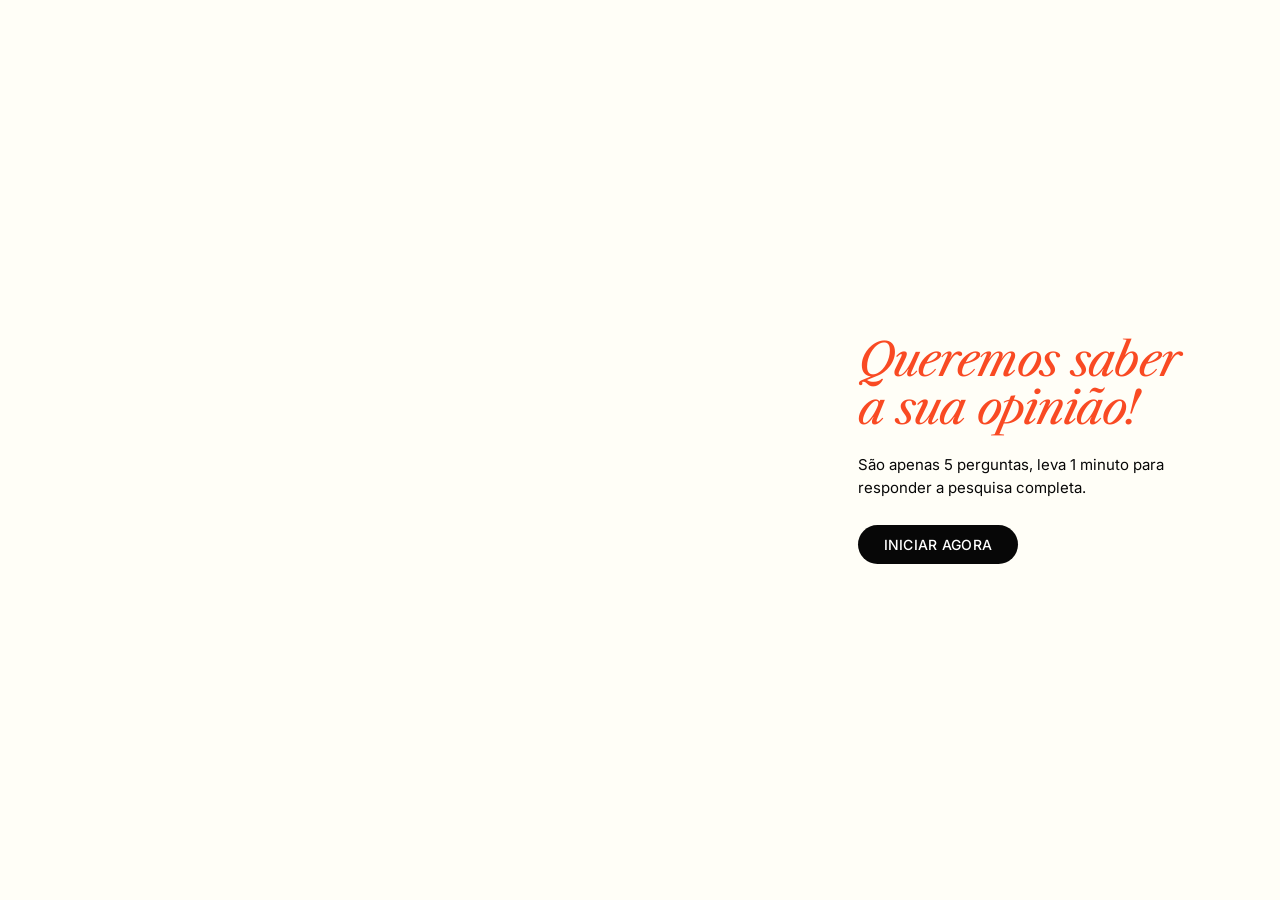
==== forms/index.html @ 8d05b622 "Update image paths in index.html" ====
<!doctype html>
<html lang="pt-BR">
  <head>
    <meta charset="UTF-8" />
    <meta name="viewport" content="width=device-width, initial-scale=1" />
    <title>Pesquisa de Satisfação | Vaso&amp;Cor</title>
    <link rel="preconnect" href="https://fonts.googleapis.com" />
    <link rel="preconnect" href="https://fonts.gstatic.com" crossorigin />
    <link
      href="https://fonts.googleapis.com/css2?family=Inter:ital,opsz,wght@0,14..32,100..900;1,14..32,100..900&family=Libre+Caslon+Text:ital,wght@0,400;0,700;1,400&display=swap"
      rel="stylesheet"
    />
    <style>
      :root {
        --cream: #fffef7;
        --ink: #070707;
        --orange: #f94a23;
        --white: #ffffff;
        --muted: #bdbdbd;
      }
      * {
        box-sizing: border-box;
        margin: 0;
        padding: 0;
      }
      html,
      body {
        height: 100%;
      }
      body {
        background: var(--cream);
        color: var(--ink);
        font-family: "Inter", system-ui, sans-serif;
        -webkit-font-smoothing: antialiased;
        overflow-x: hidden;
      }

      .screen {
        display: none;
        min-height: 100vh;
        min-height: 100dvh;
      }
      .screen.active {
        display: flex;
        animation: fade 0.45s ease;
      }
      @keyframes fade {
        from {
          opacity: 0;
        }
        to {
          opacity: 1;
        }
      }

      /* ---------- Capa e Final (layout dividido) ---------- */
      .split {
        flex-direction: row;
      }
      .split .photo {
        flex: 0 0 62%;
        background-size: cover;
        background-position: center;
      }
      .split .content {
        flex: 1;
        display: flex;
        flex-direction: column;
        justify-content: center;
        padding: 48px 7vw 48px 64px;
      }
      .brand {
        font-family: "Inter", sans-serif;
        font-weight: 600;
        font-size: 17px;
        letter-spacing: -0.01em;
        margin-bottom: 28px;
      }
      .headline {
        font-family: "Libre Caslon Text", serif;
        font-style: italic;
        font-weight: 400;
        color: var(--orange);
        font-size: clamp(34px, 3.6vw, 52px);
        line-height: 1.05;
        letter-spacing: -0.02em;
      }
      .lead {
        margin-top: 22px;
        font-size: 15px;
        line-height: 1.5;
        max-width: 360px;
      }
      .btn-dark {
        align-self: flex-start;
        margin-top: 26px;
        background: var(--ink);
        color: var(--white);
        border: 0;
        border-radius: 999px;
        padding: 11px 26px;
        font:
          500 14px "Inter",
          sans-serif;
        letter-spacing: 0.02em;
        cursor: pointer;
        transition:
          background 0.2s,
          transform 0.15s;
      }
      .btn-dark:hover {
        background: var(--orange);
      }
      .btn-dark:active {
        transform: scale(0.97);
      }

      #capa .photo {
        background-image: url("forms/images/inicio.jpg");
        background-position: left center;
      }
      #final .photo {
        background-image: url("forms/images/final.jpg");
        background-position: center 60%;
      }

      /* ---------- Perguntas ---------- */
      #perguntas {
        position: relative;
        align-items: center;
        justify-content: center;
        padding: 24px 16px;
        overflow: hidden;
      }
      .card {
        position: relative;
        z-index: 1;
        width: 100%;
        max-width: 526px;
        background: var(--ink);
        color: var(--white);
        border-radius: 28px;
        padding: 48px 52px 36px;
        box-shadow: 0 18px 40px rgba(0, 0, 0, 0.28);
      }
      .card.wide {
        max-width: 760px;
      }
      .card-icon {
        position: absolute;
        top: 22px;
        right: 24px;
        width: 18px;
        height: 12px;
      }
      .progress {
        position: absolute;
        top: 25px;
        left: 52px;
        display: flex;
        align-items: center;
        gap: 5px;
      }
      .progress .count {
        margin-left: 8px;
        font-size: 11px;
        letter-spacing: 0.08em;
        color: #8a8a8a;
        font-variant-numeric: tabular-nums;
      }
      .progress .dot {
        width: 6px;
        height: 6px;
        border-radius: 999px;
        background: #6f6f6f;
        transition:
          width 0.45s cubic-bezier(0.4, 0, 0.2, 1),
          background-color 0.45s cubic-bezier(0.4, 0, 0.2, 1);
      }
      .progress .dot.done {
        background: var(--white);
      }
      .progress .dot.current {
        width: 18px;
        background: var(--orange);
      }
      .question {
        display: none;
      }
      .question.active {
        display: block;
        animation: slide 0.35s ease;
      }
      @keyframes slide {
        from {
          opacity: 0;
          transform: translateY(8px);
        }
        to {
          opacity: 1;
          transform: none;
        }
      }

      .question label.q,
      .question .q {
        display: block;
        font-size: 17px;
        font-weight: 500;
        line-height: 1.35;
        margin: 0 0 18px;
        max-width: 400px;
      }
      .field {
        width: 100%;
        border: 0;
        border-radius: 999px;
        background: var(--white);
        color: var(--ink);
        padding: 11px 18px;
        font:
          15px "Inter",
          sans-serif;
        outline: none;
        transition: box-shadow 0.2s;
      }
      textarea.field {
        border-radius: 18px;
        resize: none;
        min-height: 44px;
        height: 44px;
        line-height: 1.45;
        overflow: hidden;
      }
      .field:focus {
        box-shadow: 0 0 0 3px rgba(240, 78, 35, 0.55);
      }

      .error {
        min-height: 18px;
        margin-top: 8px;
        font-size: 12.5px;
        color: #ff8a6b;
      }

      /* Escala 1-10 */
      .scale {
        display: flex;
        gap: 6px;
        flex-wrap: wrap;
      }
      .scale button {
        width: 36px;
        height: 34px;
        border: 0;
        border-radius: 4px;
        background: var(--white);
        color: var(--ink);
        font:
          500 15px "Inter",
          sans-serif;
        cursor: pointer;
        transition:
          background 0.15s,
          color 0.15s,
          transform 0.15s;
      }
      .scale button:hover {
        transform: translateY(-2px);
      }
      .scale button.selected {
        background: var(--orange);
        color: var(--white);
        width: 40px;
        height: 38px;
        margin-top: -2px;
      }

      /* Satisfação (ícones) */
      .satisfaction {
        position: relative;
        display: grid;
        grid-template-columns: repeat(5, 1fr);
        margin: 30px -20px 0;
      }
      .satisfaction::before {
        content: "";
        position: absolute;
        top: 17px;
        left: 10%;
        right: 10%;
        height: 2px;
        background: #9a9a9a;
      }
      .satisfaction button {
        position: relative;
        background: none;
        border: 0;
        color: var(--white);
        cursor: pointer;
        display: flex;
        flex-direction: column;
        align-items: center;
        gap: 10px;
        font:
          500 12px/1.25 "Inter",
          sans-serif;
        padding: 0 4px;
      }
      .satisfaction .emoji {
        width: 36px;
        height: 36px;
        display: grid;
        place-items: center;
        border-radius: 50%;
        background: var(--ink);
        color: var(--white);
        transition:
          transform 0.2s,
          color 0.2s;
      }
      .satisfaction .emoji svg {
        width: 32px;
        height: 32px;
        display: block;
      }
      .satisfaction .emoji .face {
        fill: currentColor;
      }
      .satisfaction .emoji .feat {
        fill: var(--ink);
        stroke: var(--ink);
        stroke-width: 2;
        stroke-linecap: round;
        stroke-linejoin: round;
      }
      .satisfaction .emoji .line {
        fill: none;
      }
      .satisfaction button:hover .emoji {
        transform: scale(1.15);
      }
      .satisfaction button.selected .emoji {
        color: var(--orange);
        transform: scale(1.2);
      }
      .satisfaction button.selected span:last-child {
        color: var(--orange);
      }

      .actions {
        display: flex;
        justify-content: center;
        margin-top: 14px;
        gap: 10px;
      }
      .btn-light {
        background: var(--white);
        color: var(--ink);
        border: 0;
        border-radius: 999px;
        padding: 8px 22px;
        font:
          500 13px "Inter",
          sans-serif;
        cursor: pointer;
        transition:
          background 0.2s,
          color 0.2s;
      }
      .btn-light:hover {
        background: var(--orange);
        color: var(--white);
      }
      .btn-light:disabled {
        opacity: 0.6;
        cursor: wait;
      }
      .btn-back {
        background: none;
        color: #9a9a9a;
        border: 0;
        font:
          500 13px "Inter",
          sans-serif;
        cursor: pointer;
        padding: 8px 10px;
      }
      .btn-back:hover {
        color: var(--white);
      }
      .btn-back[hidden] {
        display: none;
      }

      button:focus-visible,
      .field:focus-visible {
        outline: 2px solid var(--orange);
        outline-offset: 2px;
      }

      /* ---------- Mobile ---------- */
      @media (max-width: 820px) {
        .split {
          flex-direction: column;
        }
        .split .photo {
          flex: 0 0 46vh;
        }
        .split .content {
          padding: 36px 24px 48px;
        }
        #capa .photo {
          background-position: 75% 15%;
        }
        #final .photo {
          background-position: center 70%;
        }
        .card {
          padding: 48px 24px 28px;
          border-radius: 22px;
        }
        .progress {
          left: 24px;
        }
        .satisfaction {
          margin: 26px -12px 0;
        }
        .satisfaction button {
          font-size: 10.5px;
        }
        .scale {
          gap: 5px;
        }
        .scale button {
          width: calc((100% - 45px) / 10);
          min-width: 0;
        }
        .scale button.selected {
          width: calc((100% - 45px) / 10);
          height: 34px;
          margin-top: 0;
        }
      }
      @media (max-width: 520px) {
        .satisfaction {
          grid-template-columns: 1fr;
          gap: 6px;
          margin: 4px 0 8px;
        }
        .satisfaction::before {
          top: 18px;
          bottom: 18px;
          left: 17px;
          right: auto;
          width: 2px;
          height: auto;
        }
        .satisfaction button {
          flex-direction: row;
          gap: 14px;
          font-size: 14px;
          text-align: left;
          padding: 0;
        }
        .satisfaction br {
          display: none;
        }
      }
      @media (max-width: 420px) {
        .scale {
          display: grid;
          grid-template-columns: repeat(5, 1fr);
          gap: 6px;
        }
        .scale button,
        .scale button.selected {
          width: 100%;
          height: 38px;
        }
      }
    </style>
  </head>
  <body>
    <!-- CAPA -->
    <section id="capa" class="screen split active">
      <div
        class="photo"
        role="img"
        aria-label="Profissional trabalhando no escritório"
      ></div>
      <div class="content">
        <h1 class="headline">Queremos saber<br />a sua opinião!</h1>
        <p class="lead">
          São apenas 5 perguntas, leva 1 minuto para responder a pesquisa
          completa.
        </p>
        <button class="btn-dark" id="start">INICIAR AGORA</button>
      </div>
    </section>

    <!-- PERGUNTAS -->
    <section id="perguntas" class="screen">
      <form class="card" id="form" novalidate>
        <div
          class="progress"
          id="progress"
          role="progressbar"
          aria-valuemin="1"
          aria-valuemax="5"
          aria-valuenow="1"
        ></div>
        <svg class="card-icon" viewBox="0 0 18 12" aria-hidden="true">
          <path d="M0 0l6 6-6 6zM6 0l6 6-6 6zM12 0l6 6-6 6z" fill="#F04E23" />
        </svg>

        <!-- 1 -->
        <div class="question" data-step="1">
          <label class="q" for="email">Qual o seu e-mail?</label>
          <input
            class="field"
            type="email"
            id="email"
            name="email"
            autocomplete="email"
            inputmode="email"
          />
        </div>

        <!-- 2 -->
        <div class="question" data-step="2">
          <p class="q" id="q2">
            Qual a probabilidade de recomendar<br />a Vaso e Cor a um colega ou
            amigo?
          </p>
          <div
            class="scale"
            role="radiogroup"
            aria-labelledby="q2"
            id="nota"
          ></div>
        </div>

        <!-- 3 -->
        <div class="question" data-step="3">
          <label class="q" for="motivo">Por que você deu esta nota?</label>
          <textarea class="field" id="motivo" name="motivo" rows="1"></textarea>
        </div>

        <!-- 4 -->
        <div class="question" data-step="4">
          <p class="q" id="q4">
            De modo geral, qual é o seu grau de satisfação com o atendimento do
            nosso time comercial?
          </p>
          <div
            class="satisfaction"
            role="radiogroup"
            aria-labelledby="q4"
            id="satisfacao"
          ></div>
        </div>

        <!-- 5 -->
        <div class="question" data-step="5">
          <label class="q" for="comentario"
            >Você tem algum outro comentário, dúvida ou sugestão?</label
          >
          <textarea
            class="field"
            id="comentario"
            name="comentario"
            rows="1"
          ></textarea>
        </div>

        <p class="error" id="error" role="alert"></p>

        <div class="actions">
          <button type="button" class="btn-back" id="back" hidden>
            Voltar
          </button>
          <button type="submit" class="btn-light" id="next">Próximo</button>
        </div>
      </form>
    </section>

    <!-- FINAL -->
    <section id="final" class="screen split">
      <div
        class="photo"
        role="img"
        aria-label="Plantas em vasos Vaso&Cor"
      ></div>
      <div class="content">
        <div class="brand">vaso&amp;cor</div>
        <h2 class="headline">Muito obrigada!</h2>
        <p class="lead">A sua opinião é muito importante para nós.</p>
      </div>
    </section>

    <script>
      /* ================= CONFIGURAÇÃO =================
     Cole aqui a URL do Web App do Google Apps Script
     (veja o arquivo apps-script.gs). Se ficar vazio,
     as respostas só aparecem no console do navegador. */
      const ENDPOINT =
        "https://script.google.com/macros/s/AKfycbwk7VBFK5vnQNpJR4VnPMEBZBa3BIwsSKz4-PJOOdbPz75YBbV1lun_JPkN3V0wFXg/exec";
      /* ================================================ */

      const TOTAL = 5;
      const SATISFACAO = [
        {
          icon: '<circle class="feat" cx="11" cy="13" r="1.4"/><circle class="feat" cx="21" cy="13" r="1.4"/><path class="feat line" d="M8.5 9.5 12.5 8M23.5 9.5 19.5 8"/><path class="feat line" d="M10.5 23q5.5-5 11 0"/>',
          label: "Muito insatisfeito",
          html: "Muito<br> insatisfeito",
        },
        {
          icon: '<circle class="feat" cx="11" cy="13" r="1.4"/><circle class="feat" cx="21" cy="13" r="1.4"/><path class="feat line" d="M11 22q5-3 10 0"/>',
          label: "Relativamente insatisfeito",
          html: "Relativamente<br> insatisfeito",
        },
        {
          icon: '<circle class="feat" cx="11" cy="13" r="1.4"/><circle class="feat" cx="21" cy="13" r="1.4"/><path class="feat line" d="M11 21h10"/>',
          label: "Nem satisfeito nem insatisfeito",
          html: "Nem satisfeito<br> nem insatisfeito",
        },
        {
          icon: '<circle class="feat" cx="11" cy="13" r="1.4"/><circle class="feat" cx="21" cy="13" r="1.4"/><path class="feat line" d="M10.5 19.5q5.5 5 11 0"/>',
          label: "Relativamente satisfeito",
          html: "Relativamente<br> satisfeito",
        },
        {
          icon: '<path class="feat line" d="M9 13.5q2-2.5 4 0M19 13.5q2-2.5 4 0"/><path class="feat" d="M9.5 18.5h13q0 6-6.5 6t-6.5-6z"/>',
          label: "Muito satisfeito",
          html: "Muito<br> satisfeito",
        },
      ];

      const answers = {
        email: "",
        nota: null,
        motivo: "",
        satisfacao: null,
        comentario: "",
      };
      let step = 1;

      const $ = (s) => document.querySelector(s);
      const form = $("#form");
      const errorEl = $("#error");
      const nextBtn = $("#next");
      const backBtn = $("#back");
      const card = form;

      function show(id) {
        document
          .querySelectorAll(".screen")
          .forEach((s) => s.classList.toggle("active", s.id === id));
        window.scrollTo(0, 0);
      }

      // Escala 1-10
      const scale = $("#nota");
      for (let i = 1; i <= 10; i++) {
        const b = document.createElement("button");
        b.type = "button";
        b.textContent = i;
        b.setAttribute("role", "radio");
        b.setAttribute("aria-checked", "false");
        b.addEventListener("click", () => {
          answers.nota = i;
          scale.querySelectorAll("button").forEach((x) => {
            const on = x === b;
            x.classList.toggle("selected", on);
            x.setAttribute("aria-checked", on);
          });
          errorEl.textContent = "";
        });
        scale.appendChild(b);
      }

      // Satisfação
      const sat = $("#satisfacao");
      SATISFACAO.forEach((opt) => {
        const b = document.createElement("button");
        b.type = "button";
        b.setAttribute("role", "radio");
        b.setAttribute("aria-checked", "false");
        b.innerHTML = `<span class="emoji" aria-hidden="true"><svg viewBox="0 0 32 32"><circle class="face" cx="16" cy="16" r="15"/>${opt.icon}</svg></span><span>${opt.html}</span>`;
        b.addEventListener("click", () => {
          answers.satisfacao = opt.label;
          sat.querySelectorAll("button").forEach((x) => {
            const on = x === b;
            x.classList.toggle("selected", on);
            x.setAttribute("aria-checked", on);
          });
          errorEl.textContent = "";
        });
        sat.appendChild(b);
      });

      // Textareas crescem com o texto
      document.querySelectorAll("textarea.field").forEach((t) => {
        t.addEventListener("input", () => {
          t.style.height = "44px";
          t.style.height = Math.min(t.scrollHeight, 160) + "px";
          t.style.overflowY = t.scrollHeight > 160 ? "auto" : "hidden";
        });
        // Enter envia, Shift+Enter quebra linha
        t.addEventListener("keydown", (e) => {
          if (e.key === "Enter" && !e.shiftKey) {
            e.preventDefault();
            form.requestSubmit();
          }
        });
      });

      function goTo(n) {
        step = n;
        document
          .querySelectorAll(".question")
          .forEach((q) => q.classList.toggle("active", +q.dataset.step === n));
        const progress = $("#progress");
        if (!progress.children.length) {
          progress.innerHTML =
            '<span class="dot"></span>'.repeat(TOTAL) +
            '<span class="count" aria-hidden="true"></span>';
        }
        progress.querySelectorAll(".dot").forEach((d, i) => {
          d.classList.toggle("current", i + 1 === n);
          d.classList.toggle("done", i + 1 < n);
        });
        progress.querySelector(".count").textContent = `${n}/${TOTAL}`;
        progress.setAttribute("aria-valuenow", n);
        progress.setAttribute("aria-label", `Pergunta ${n} de ${TOTAL}`);
        card.classList.toggle("wide", n === 4);
        nextBtn.textContent = n === TOTAL ? "Enviar" : "Próximo";
        backBtn.hidden = n === 1;
        errorEl.textContent = "";
        const focusable = document.querySelector(
          `.question[data-step="${n}"] .field`,
        );
        if (focusable) setTimeout(() => focusable.focus(), 50);
      }

      function validate() {
        if (step === 1) {
          answers.email = $("#email").value.trim();
          if (!/^[^\s@]+@[^\s@]+\.[^\s@]{2,}$/.test(answers.email))
            return "Informe um e-mail válido.";
        }
        if (step === 2 && answers.nota == null)
          return "Selecione uma nota de 1 a 10.";
        if (step === 3) {
          answers.motivo = $("#motivo").value.trim();
          if (!answers.motivo) return "Conte pra gente o motivo da sua nota.";
        }
        if (step === 4 && !answers.satisfacao) return "Selecione uma opção.";
        if (step === 5) answers.comentario = $("#comentario").value.trim();
        return "";
      }

      async function submit() {
        const payload = { ...answers, data: new Date().toISOString() };
        console.log("Resposta da pesquisa:", payload);
        if (!ENDPOINT) return;
        // text/plain evita preflight CORS no Apps Script
        await fetch(ENDPOINT, {
          method: "POST",
          mode: "no-cors",
          headers: { "Content-Type": "text/plain;charset=utf-8" },
          body: JSON.stringify(payload),
        });
      }

      form.addEventListener("submit", async (e) => {
        e.preventDefault();
        const err = validate();
        if (err) {
          errorEl.textContent = err;
          return;
        }

        if (step < TOTAL) {
          goTo(step + 1);
          return;
        }

        nextBtn.disabled = true;
        nextBtn.textContent = "Enviando...";
        try {
          await submit();
          show("final");
        } catch (ex) {
          console.error(ex);
          errorEl.textContent =
            "Não foi possível enviar. Verifique sua conexão e tente novamente.";
          nextBtn.textContent = "Enviar";
        } finally {
          nextBtn.disabled = false;
        }
      });

      backBtn.addEventListener("click", () => {
        validate();
        goTo(step - 1);
      });

      $("#start").addEventListener("click", () => {
        show("perguntas");
        goTo(1);
      });
    </script>
  </body>
</html>
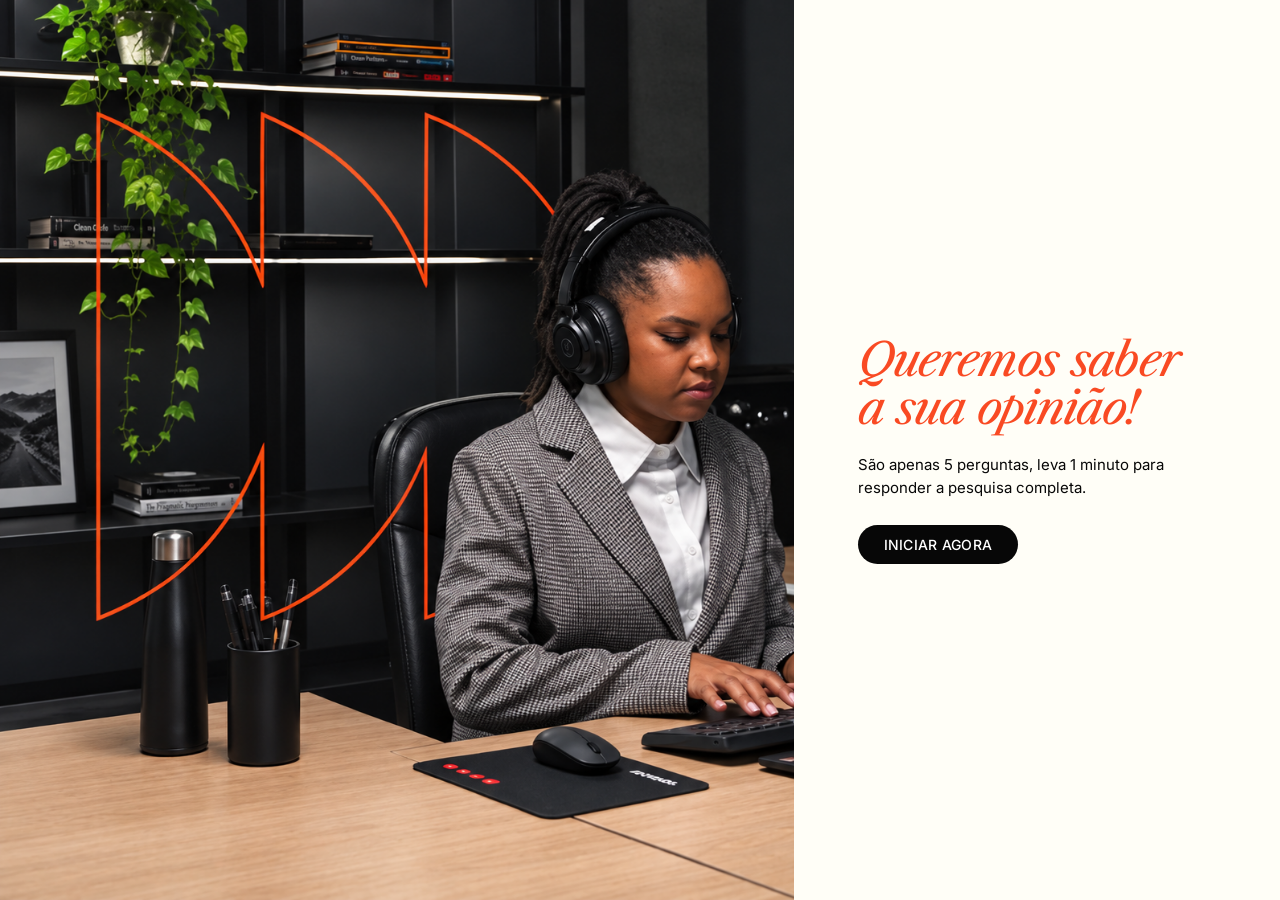
==== commit e926388f: "Update image sources and improve accessibility" ====
--- a/forms/index.html
+++ b/forms/index.html
@@ -60,7 +60,6 @@
       .split .photo {
         flex: 0 0 62%;
         background-size: cover;
-        background-position: center;
       }
       .split .content {
         flex: 1;
@@ -70,10 +69,9 @@
         padding: 48px 7vw 48px 64px;
       }
       .brand {
-        font-family: "Inter", sans-serif;
-        font-weight: 600;
-        font-size: 17px;
-        letter-spacing: -0.01em;
+        display: block;
+        width: 110px;
+        height: auto;
         margin-bottom: 28px;
       }
       .headline {
@@ -116,12 +114,11 @@
       }
 
       #capa .photo {
-        background-image: url("forms/images/inicio.jpg");
-        background-position: left center;
+        background-image: url("images/inicio.png");
       }
       #final .photo {
-        background-image: url("forms/images/final.jpg");
-        background-position: center 60%;
+        background-image: url("images/final.png");
+        background-position: center 90%;
       }
 
       /* ---------- Perguntas ---------- */
@@ -150,8 +147,8 @@
         position: absolute;
         top: 22px;
         right: 24px;
-        width: 18px;
-        height: 12px;
+        width: 16px;
+        height: 16px;
       }
       .progress {
         position: absolute;
@@ -160,13 +157,6 @@
         display: flex;
         align-items: center;
         gap: 5px;
-      }
-      .progress .count {
-        margin-left: 8px;
-        font-size: 11px;
-        letter-spacing: 0.08em;
-        color: #8a8a8a;
-        font-variant-numeric: tabular-nums;
       }
       .progress .dot {
         width: 6px;
@@ -510,9 +500,12 @@
           aria-valuemax="5"
           aria-valuenow="1"
         ></div>
-        <svg class="card-icon" viewBox="0 0 18 12" aria-hidden="true">
-          <path d="M0 0l6 6-6 6zM6 0l6 6-6 6zM12 0l6 6-6 6z" fill="#F04E23" />
-        </svg>
+        <img
+          class="card-icon"
+          src="images/elemento-recortado.png"
+          alt=""
+          aria-hidden="true"
+        />
 
         <!-- 1 -->
         <div class="question" data-step="1">
@@ -593,7 +586,11 @@
         aria-label="Plantas em vasos Vaso&Cor"
       ></div>
       <div class="content">
-        <div class="brand">vaso&amp;cor</div>
+        <img
+          class="brand"
+          src="images/logo-preto-recortado.png"
+          alt="vaso&amp;cor"
+        />
         <h2 class="headline">Muito obrigada!</h2>
         <p class="lead">A sua opinião é muito importante para nós.</p>
       </div>
@@ -723,15 +720,12 @@
           .forEach((q) => q.classList.toggle("active", +q.dataset.step === n));
         const progress = $("#progress");
         if (!progress.children.length) {
-          progress.innerHTML =
-            '<span class="dot"></span>'.repeat(TOTAL) +
-            '<span class="count" aria-hidden="true"></span>';
+          progress.innerHTML = '<span class="dot"></span>'.repeat(TOTAL);
         }
         progress.querySelectorAll(".dot").forEach((d, i) => {
           d.classList.toggle("current", i + 1 === n);
           d.classList.toggle("done", i + 1 < n);
         });
-        progress.querySelector(".count").textContent = `${n}/${TOTAL}`;
         progress.setAttribute("aria-valuenow", n);
         progress.setAttribute("aria-label", `Pergunta ${n} de ${TOTAL}`);
         card.classList.toggle("wide", n === 4);
@@ -747,16 +741,16 @@
       function validate() {
         if (step === 1) {
           answers.email = $("#email").value.trim();
+          if (!answers.email) return "Campo obrigatório";
           if (!/^[^\s@]+@[^\s@]+\.[^\s@]{2,}$/.test(answers.email))
             return "Informe um e-mail válido.";
         }
-        if (step === 2 && answers.nota == null)
-          return "Selecione uma nota de 1 a 10.";
+        if (step === 2 && answers.nota == null) return "Campo obrigatório";
         if (step === 3) {
           answers.motivo = $("#motivo").value.trim();
-          if (!answers.motivo) return "Conte pra gente o motivo da sua nota.";
-        }
-        if (step === 4 && !answers.satisfacao) return "Selecione uma opção.";
+          if (!answers.motivo) return "Campo obrigatório";
+        }
+        if (step === 4 && !answers.satisfacao) return "Campo obrigatório";
         if (step === 5) answers.comentario = $("#comentario").value.trim();
         return "";
       }
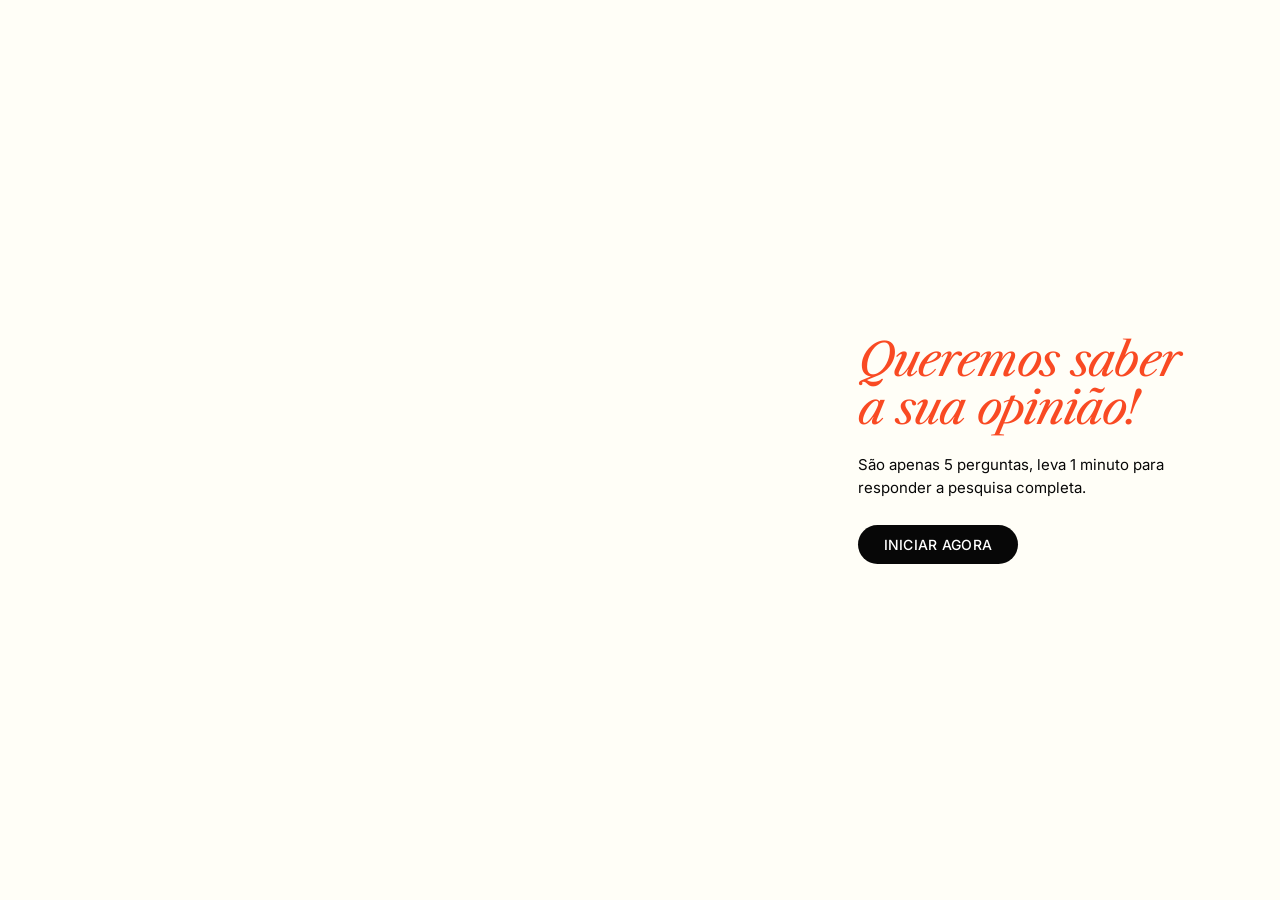
==== commit 3c28b371: "Update image paths in index.html to use forms directory" ====
--- a/forms/index.html
+++ b/forms/index.html
@@ -114,10 +114,10 @@
       }
 
       #capa .photo {
-        background-image: url("images/inicio.png");
+        background-image: url("forms/images/inicio.png");
       }
       #final .photo {
-        background-image: url("images/final.png");
+        background-image: url("forms/images/final.png");
         background-position: center 90%;
       }
 
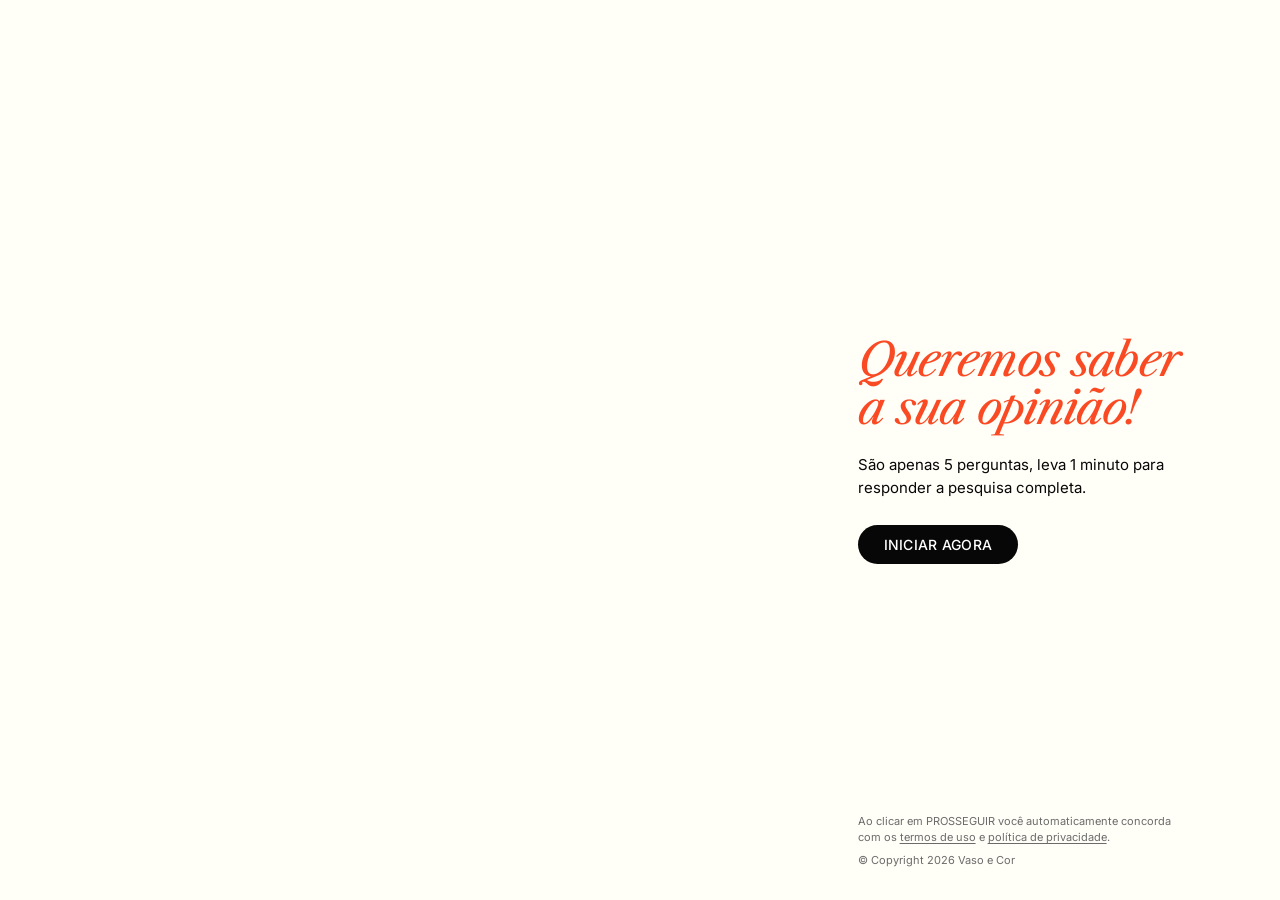
==== commit 031ef8ff: "Add legal footer with terms and privacy policy links" ====
--- a/forms/index.html
+++ b/forms/index.html
@@ -113,6 +113,30 @@
         transform: scale(0.97);
       }
 
+      #capa .content {
+        position: relative;
+      }
+      .legal {
+        position: absolute;
+        left: 64px;
+        right: 7vw;
+        bottom: 32px;
+        font-size: 11px;
+        line-height: 1.5;
+        color: #6b6b6b;
+      }
+      .legal p + p {
+        margin-top: 6px;
+      }
+      .legal a {
+        color: inherit;
+        text-decoration: underline;
+        text-underline-offset: 2px;
+      }
+      .legal a:hover {
+        color: var(--orange);
+      }
+
       #capa .photo {
         background-image: url("forms/images/inicio.png");
       }
@@ -399,6 +423,10 @@
         }
         .split .content {
           padding: 36px 24px 48px;
+        }
+        .legal {
+          position: static;
+          margin-top: 40px;
         }
         #capa .photo {
           background-position: 75% 15%;
@@ -486,6 +514,25 @@
           completa.
         </p>
         <button class="btn-dark" id="start">INICIAR AGORA</button>
+        <footer class="legal">
+          <p>
+            Ao clicar em PROSSEGUIR você automaticamente concorda com os
+            <a
+              href="https://www.vasoecor.com.br/politicas-de-privacidade/"
+              target="_blank"
+              rel="noopener"
+              >termos de uso</a
+            >
+            e
+            <a
+              href="https://www.vasoecor.com.br/politicas-de-privacidade/"
+              target="_blank"
+              rel="noopener"
+              >política de privacidade</a
+            >.
+          </p>
+          <p>© Copyright 2026 Vaso e Cor</p>
+        </footer>
       </div>
     </section>
 
@@ -502,7 +549,7 @@
         ></div>
         <img
           class="card-icon"
-          src="images/elemento-recortado.png"
+          src="forms/images/elemento-recortado.png"
           alt=""
           aria-hidden="true"
         />
@@ -588,7 +635,7 @@
       <div class="content">
         <img
           class="brand"
-          src="images/logo-preto-recortado.png"
+          src="forms/images/logo-preto-recortado.png"
           alt="vaso&amp;cor"
         />
         <h2 class="headline">Muito obrigada!</h2>
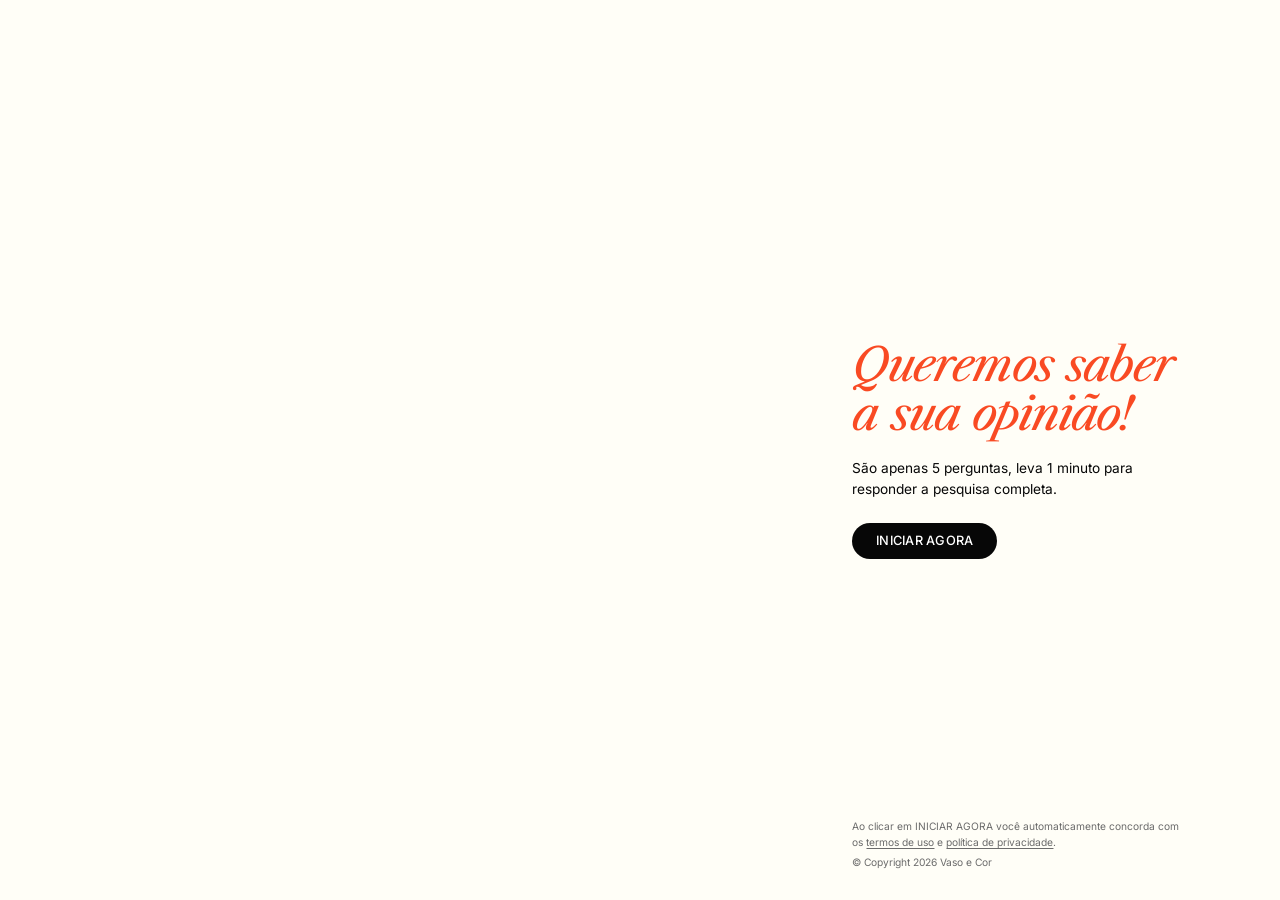
==== commit 11e28d03: "Change button text and legal agreement wording Updated text in button and legal agreement section." ====
--- a/forms/index.html
+++ b/forms/index.html
@@ -137,6 +137,43 @@
         color: var(--orange);
       }
 
+      /* Desktop: textos acompanham a largura da tela, na mesma proporção
+         da foto. --u = 1% da largura (mínimo 9.6px em telas menores). */
+      @media (min-width: 821px) {
+        .split {
+          --u: max(1vw, 9.6px);
+        }
+        .split .content {
+          padding: calc(var(--u) * 3.4) 7vw calc(var(--u) * 3.4)
+            calc(var(--u) * 4.6);
+        }
+        .brand {
+          width: calc(var(--u) * 7.9);
+          margin-bottom: calc(var(--u) * 2);
+        }
+        .headline {
+          font-size: calc(var(--u) * 3.6);
+        }
+        .lead {
+          margin-top: calc(var(--u) * 1.6);
+          font-size: calc(var(--u) * 1.07);
+          max-width: calc(var(--u) * 26);
+        }
+        .btn-dark {
+          margin-top: calc(var(--u) * 1.85);
+          padding: calc(var(--u) * 0.8) calc(var(--u) * 1.85);
+          font-size: calc(var(--u) * 1);
+        }
+        .legal {
+          left: calc(var(--u) * 4.6);
+          bottom: calc(var(--u) * 2.3);
+          font-size: calc(var(--u) * 0.8);
+        }
+        .legal p + p {
+          margin-top: calc(var(--u) * 0.4);
+        }
+      }
+
       #capa .photo {
         background-image: url("forms/images/inicio.png");
       }
@@ -516,7 +553,7 @@
         <button class="btn-dark" id="start">INICIAR AGORA</button>
         <footer class="legal">
           <p>
-            Ao clicar em PROSSEGUIR você automaticamente concorda com os
+            Ao clicar em INICIAR AGORA você automaticamente concorda com os
             <a
               href="https://www.vasoecor.com.br/politicas-de-privacidade/"
               target="_blank"
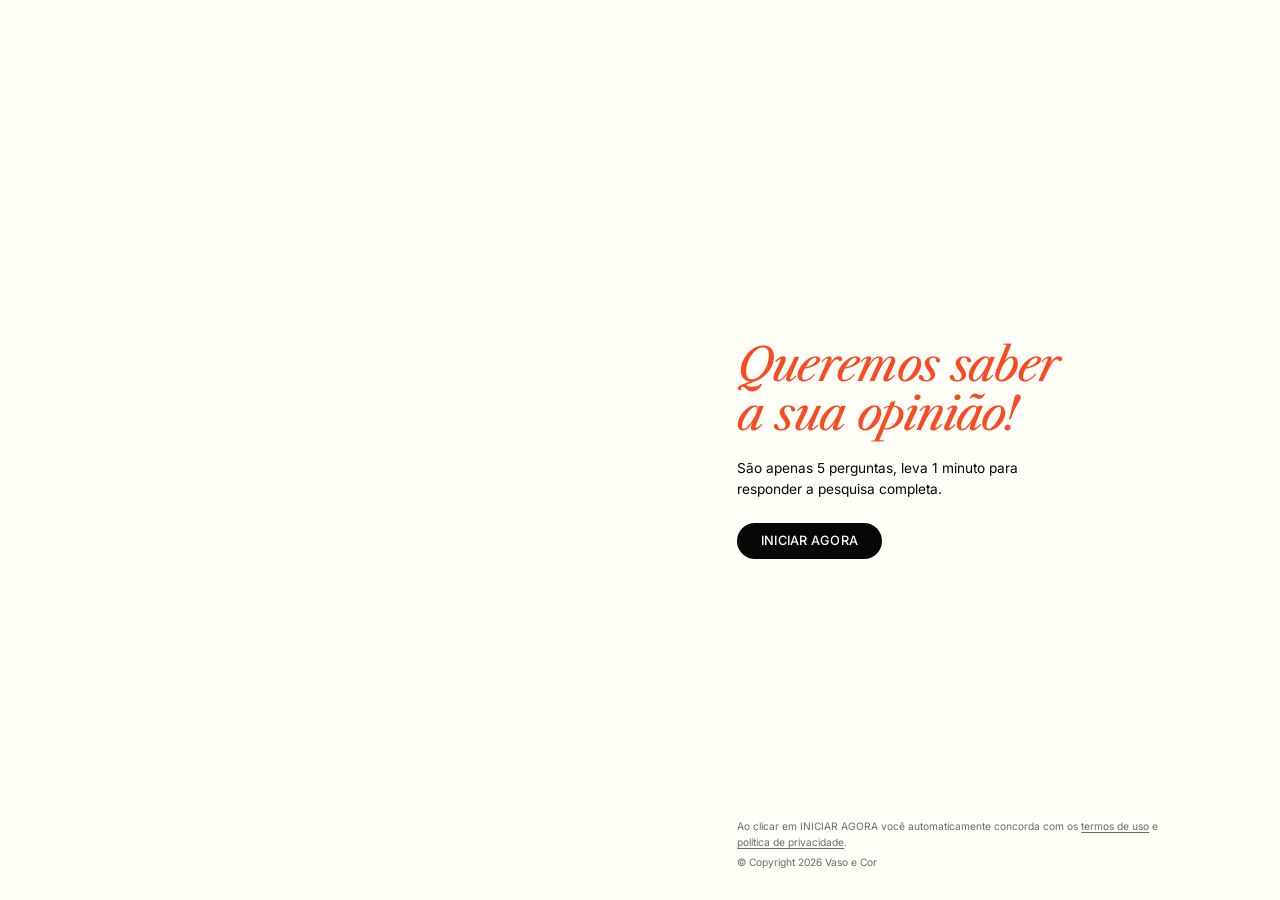
==== commit b76064b4: "Adjust photo flex size in index.html" ====
--- a/forms/index.html
+++ b/forms/index.html
@@ -58,7 +58,7 @@
         flex-direction: row;
       }
       .split .photo {
-        flex: 0 0 62%;
+        flex: 0 0 53%;
         background-size: cover;
       }
       .split .content {
